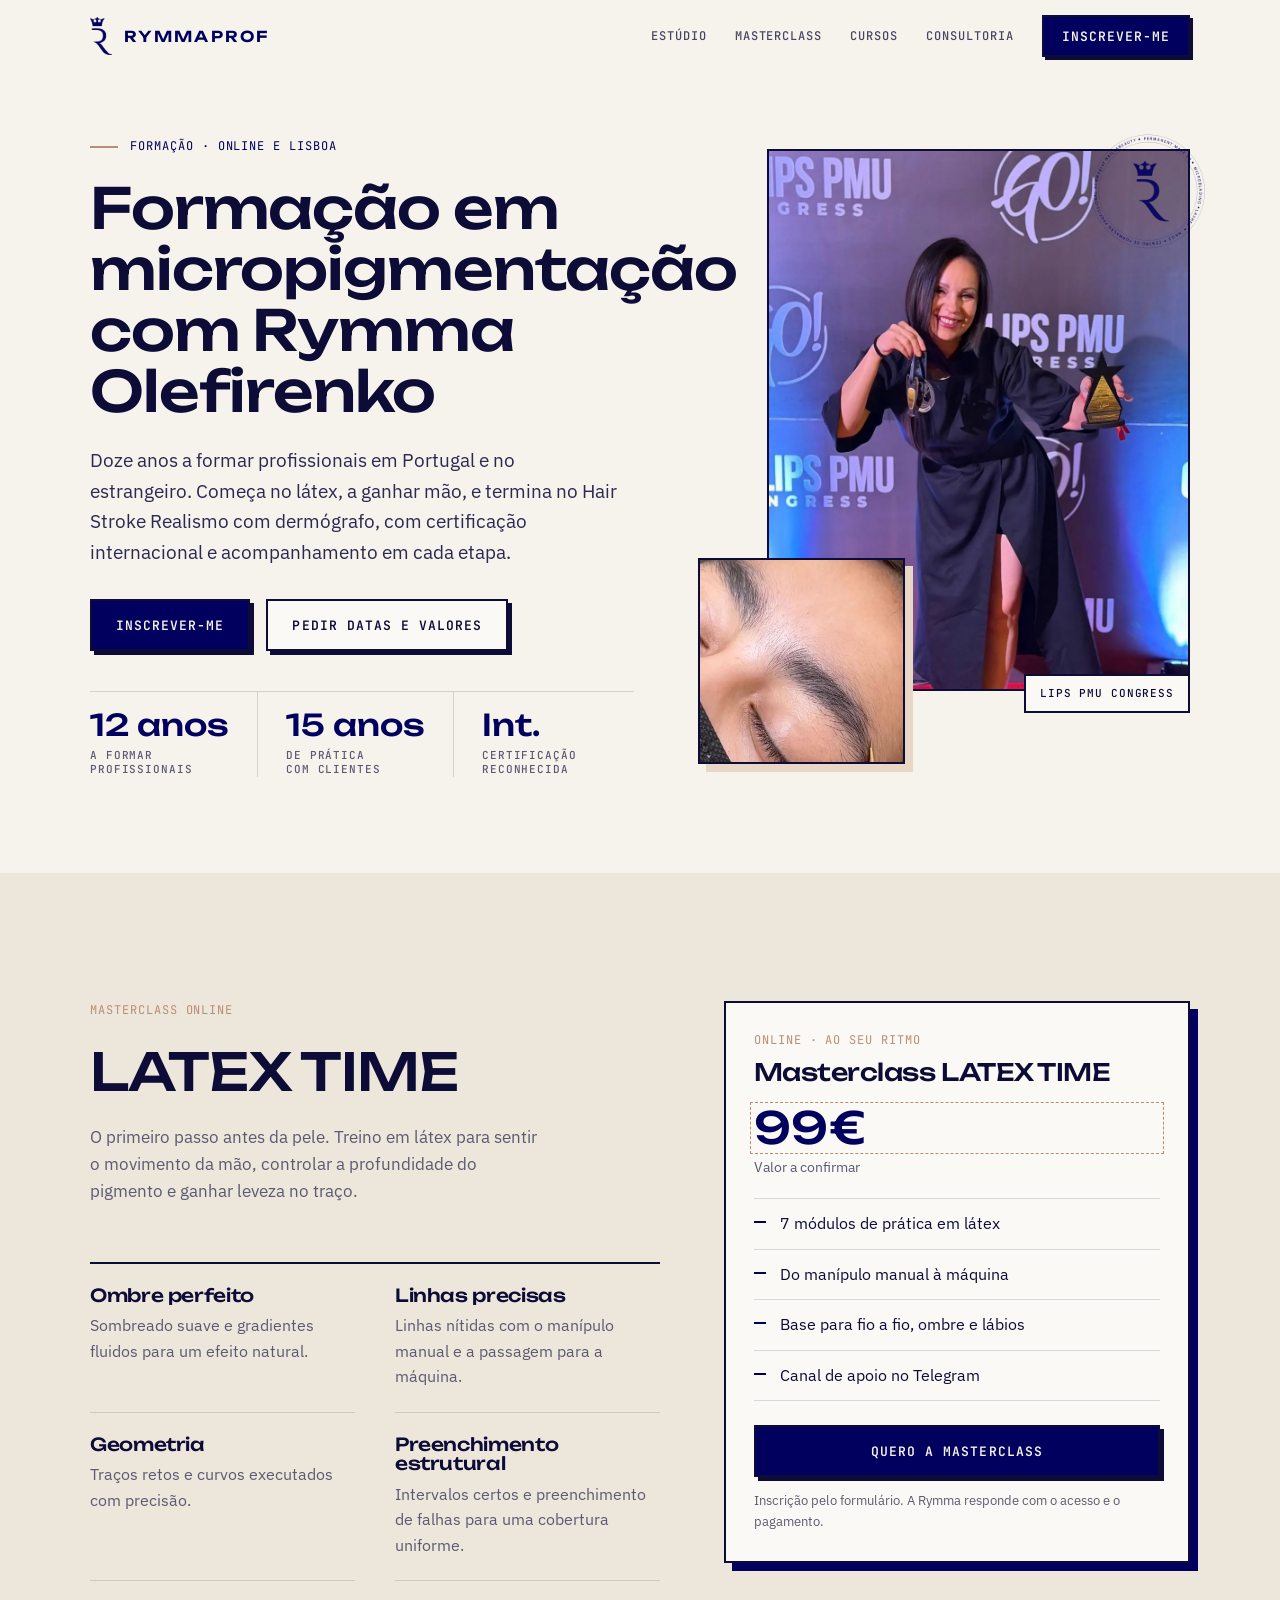
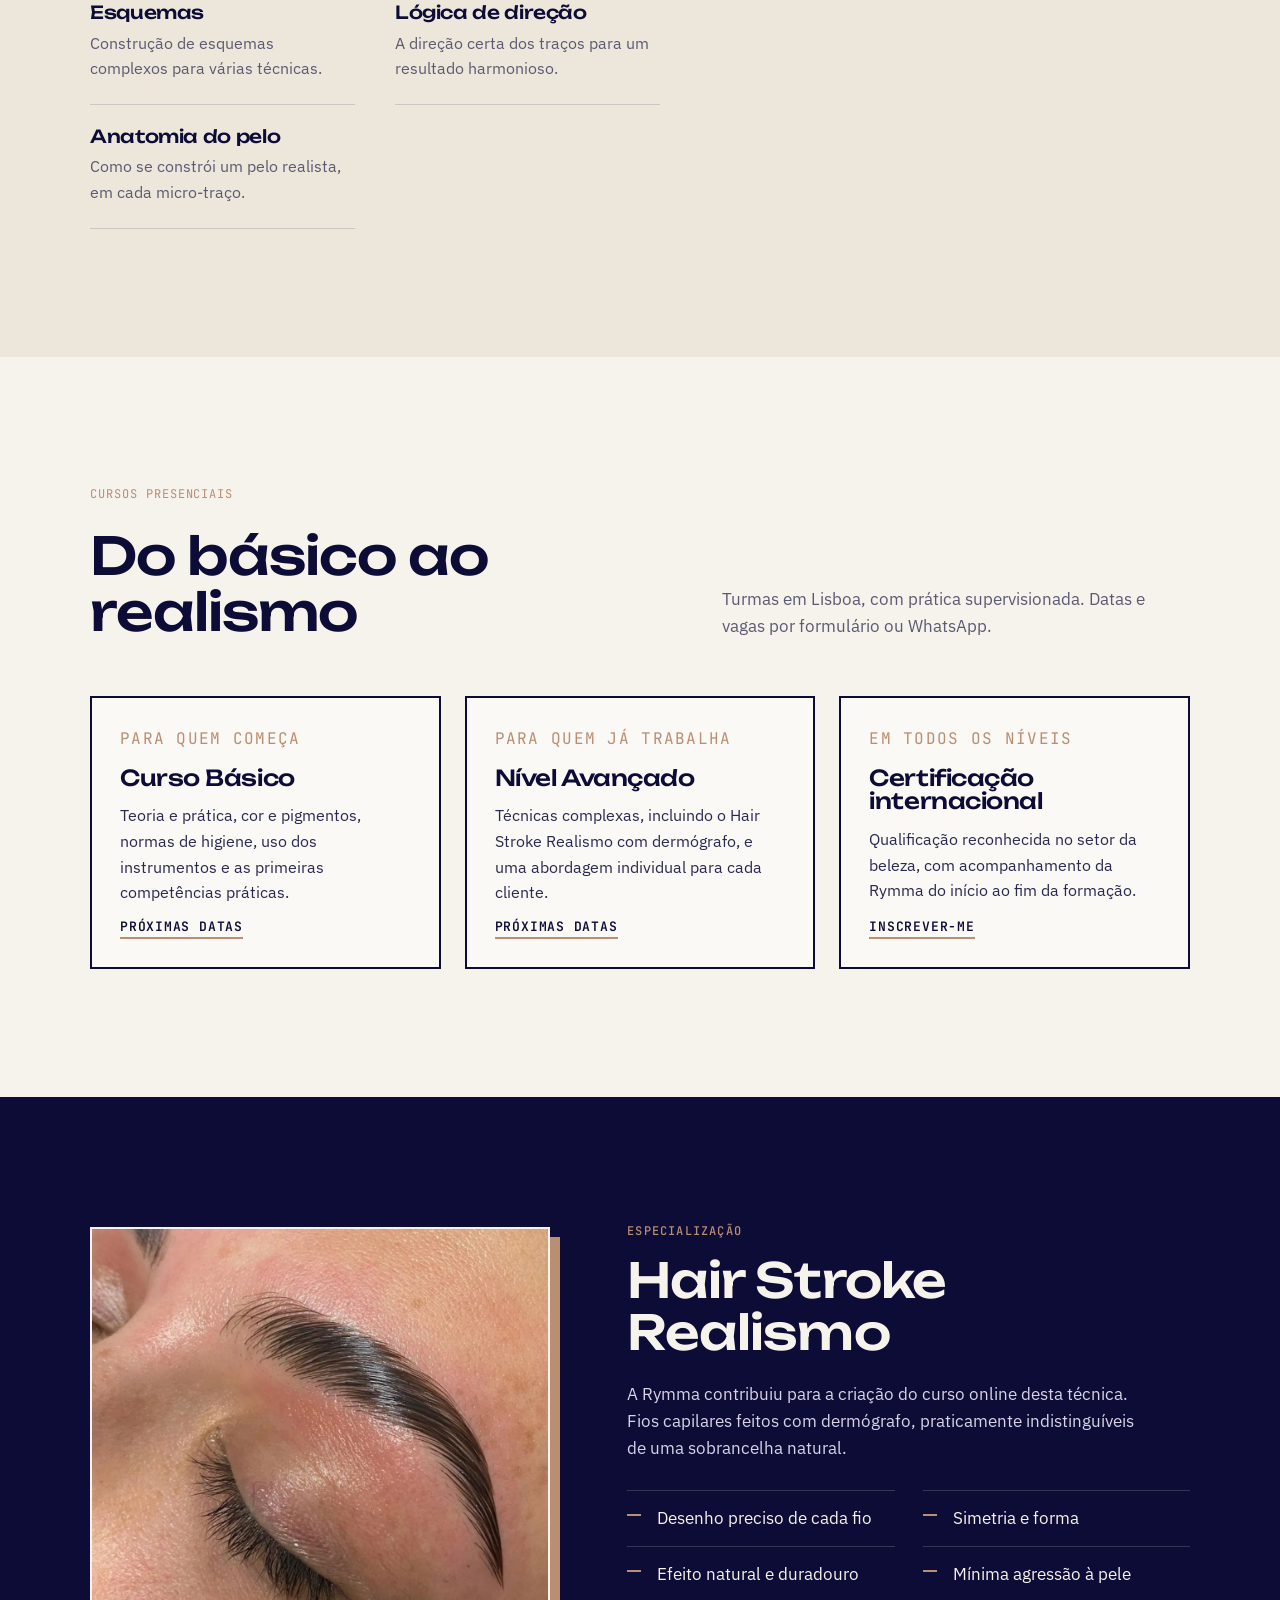
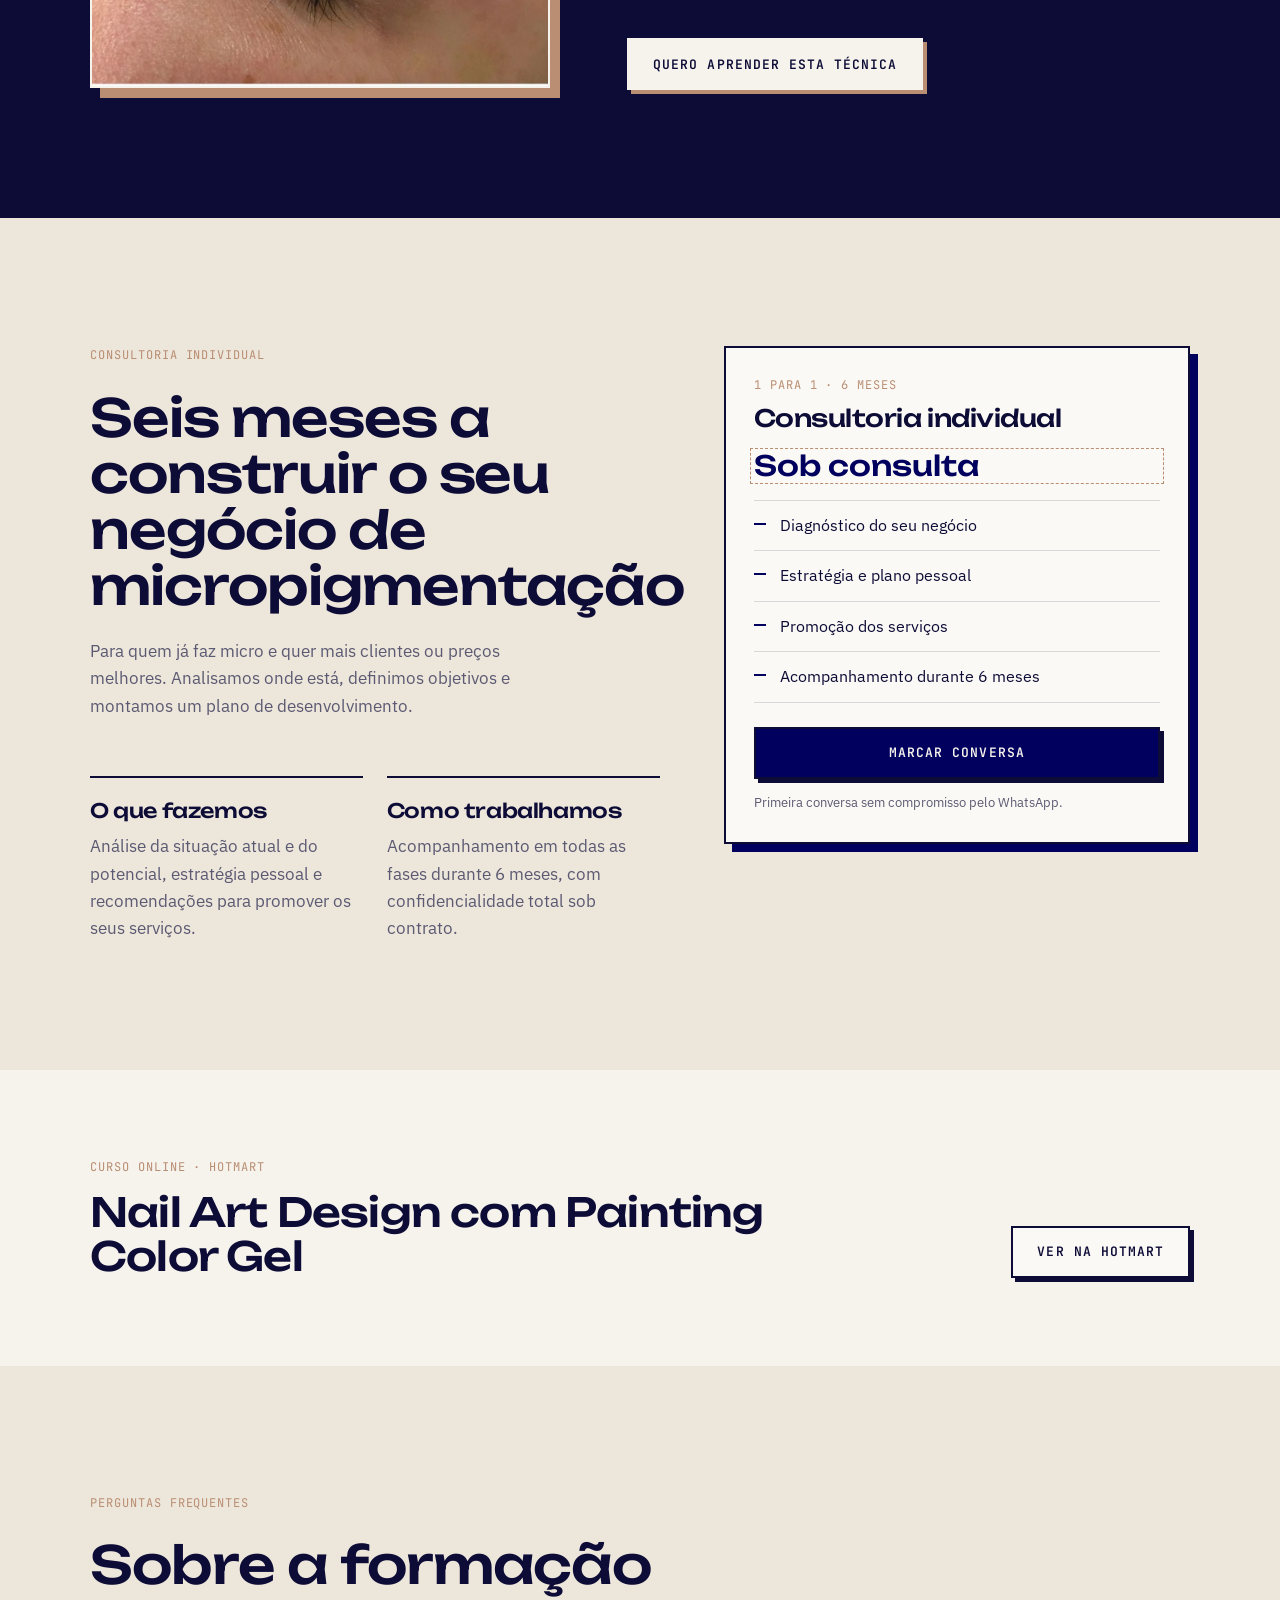
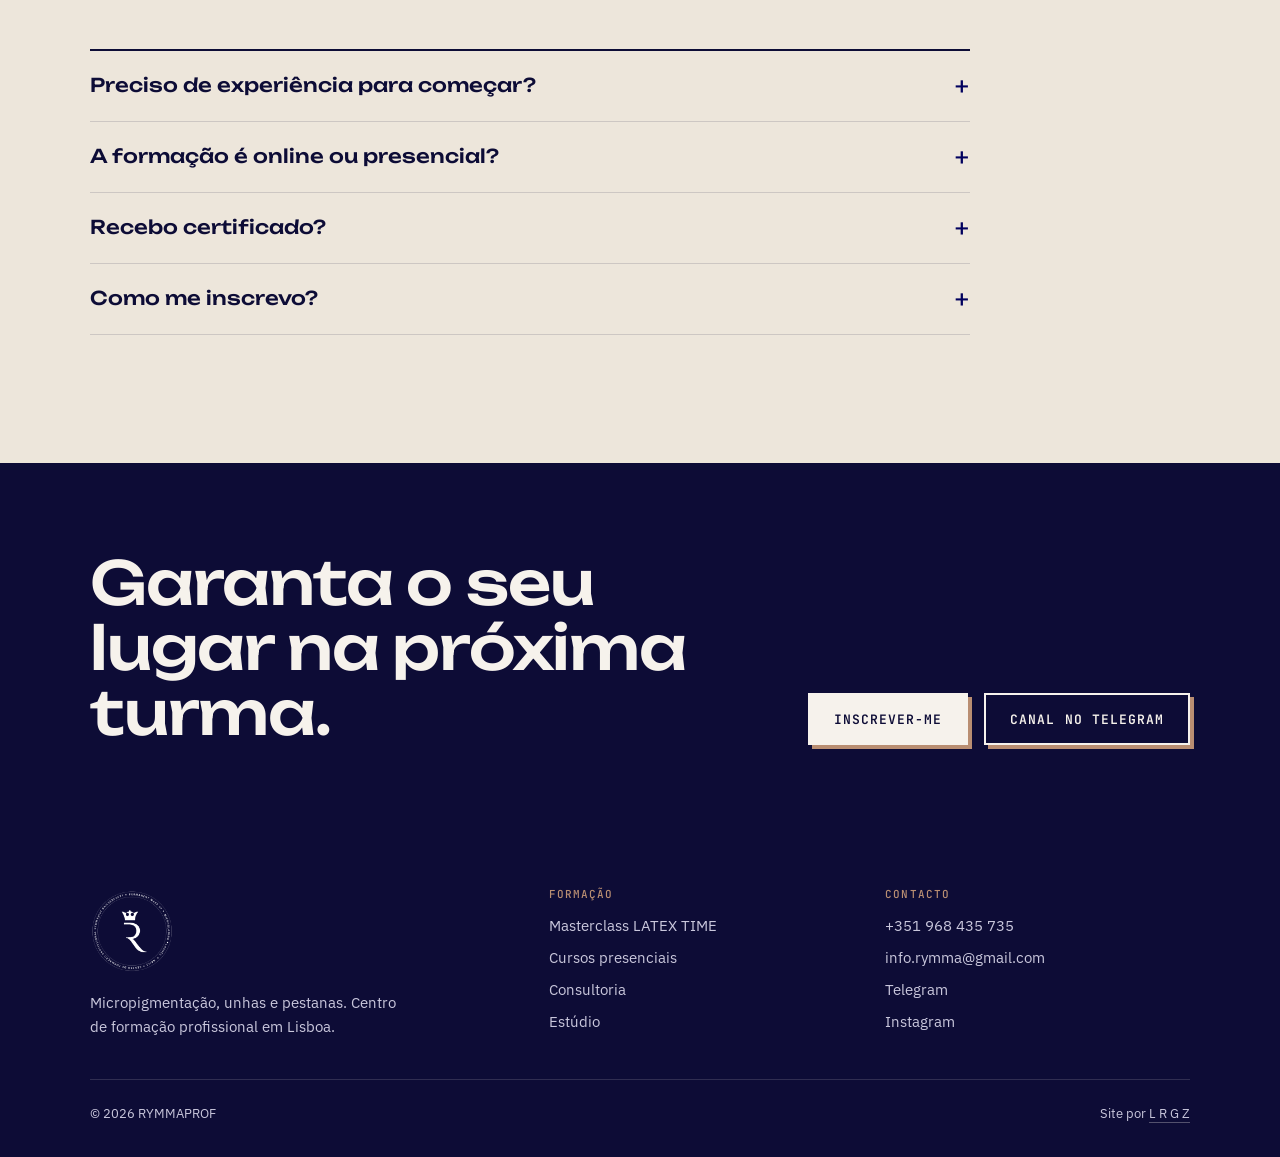
==== formacao.html @ deaddbb0 "RYMMAPROF v1: estúdio + formação Co-Authored-By: Claude Opus 5.5 <noreply@anthropic.com>" ====
<!doctype html>
<html lang="pt-PT" class="no-js">
<head>
<meta charset="utf-8">
<meta name="viewport" content="width=device-width,initial-scale=1,viewport-fit=cover">
<title>Formação em Micropigmentação em Lisboa | Rymma Olefirenko · RYMMAPROF</title>
<meta name="description" content="Cursos de micropigmentação com Rymma Olefirenko: masterclass online LATEX TIME, curso básico, nível avançado Hair Stroke Realismo e consultoria individual. Certificação internacional.">
<meta name="theme-color" content="#f6f2ec">
<meta property="og:type" content="website">
<meta property="og:locale" content="pt_PT">
<meta property="og:title" content="Formação em micropigmentação com Rymma Olefirenko">
<meta property="og:description" content="Do primeiro traço em látex ao Hair Stroke Realismo. Online e presencial em Lisboa.">
<meta property="og:image" content="https://azeugral.github.io/rymmaprof/assets/img/og-formacao.jpg">
<link rel="icon" href="assets/img/favicon.png">
<link rel="preconnect" href="https://fonts.googleapis.com">
<link rel="preconnect" href="https://fonts.gstatic.com" crossorigin>
<link href="https://fonts.googleapis.com/css2?family=IBM+Plex+Sans:wght@400;500;600&family=JetBrains+Mono:wght@500;600&family=Unbounded:wght@400;500;600&display=swap" rel="stylesheet">
<link rel="stylesheet" href="assets/css/style.css?v=1">
</head>
<body>

<header class="top">
  <div class="wrap top__in">
    <a class="brand" href="./" aria-label="RYMMAPROF, início">
      <img src="assets/img/marca.png" alt="" width="22" height="37">
      <b>RYMMAPROF</b>
    </a>
    <nav class="nav" id="nav" aria-label="Principal">
      <a href="./">Estúdio</a>
      <a href="#latex">Masterclass</a>
      <a href="#cursos">Cursos</a>
      <a href="#consultoria">Consultoria</a>
      <a class="btn" data-go="formacao" href="#">Inscrever-me</a>
    </nav>
    <button class="burger" aria-label="Abrir menu" aria-expanded="false" aria-controls="nav"><span></span><span></span><span></span></button>
  </div>
</header>

<main>

<!-- HERO -->
<section class="hero">
  <div class="wrap hero__grid">
    <div>
      <p class="hero__kicker mono">Formação · Online e Lisboa</p>
      <h1>Formação em micropigmentação com Rymma Olefirenko</h1>
      <p class="hero__lead">Doze anos a formar profissionais em Portugal e no estrangeiro. Começa no látex, a ganhar mão, e termina no Hair Stroke Realismo com dermógrafo, com certificação internacional e acompanhamento em cada etapa.</p>
      <div class="btn-row">
        <a class="btn" data-go="formacao" href="#">Inscrever-me</a>
        <a class="btn btn--light" data-wa="Olá Rymma, tenho interesse na formação em micropigmentação. Pode enviar-me as próximas datas e valores?" href="#">Pedir datas e valores</a>
      </div>
      <div class="hero__proof">
        <div class="proof"><b>12 anos</b><span>a formar<br>profissionais</span></div>
        <div class="proof"><b>15 anos</b><span>de prática<br>com clientes</span></div>
        <div class="proof"><b>Int.</b><span>certificação<br>reconhecida</span></div>
      </div>
    </div>
    <div class="hero__media">
      <div class="main"><img src="assets/img/palco.webp" alt="Rymma Olefirenko premiada no congresso Lips PMU" width="960" height="1194" fetchpriority="high" style="object-position:center 25%"></div>
      <div class="side"><img src="assets/img/brow-close.webp" alt="Sobrancelha com fios desenhados" width="735" height="735"></div>
      <img class="seal" src="assets/img/selo.png" alt="" width="120" height="120">
      <p class="hero__tag">Lips PMU Congress</p>
    </div>
  </div>
</section>

<!-- LATEX TIME -->
<section class="sec sec--alt" id="latex">
  <div class="wrap offer">
    <div>
      <div class="sec__head" style="grid-template-columns:1fr">
        <p class="mono">Masterclass online</p>
        <h2>LATEX TIME</h2>
        <p class="muted">O primeiro passo antes da pele. Treino em látex para sentir o movimento da mão, controlar a profundidade do pigmento e ganhar leveza no traço.</p>
      </div>
      <div class="mods">
        <div class="mod rv"><h3>Ombre perfeito</h3><p>Sombreado suave e gradientes fluidos para um efeito natural.</p></div>
        <div class="mod rv"><h3>Linhas precisas</h3><p>Linhas nítidas com o manípulo manual e a passagem para a máquina.</p></div>
        <div class="mod rv"><h3>Geometria</h3><p>Traços retos e curvos executados com precisão.</p></div>
        <div class="mod rv"><h3>Preenchimento estrutural</h3><p>Intervalos certos e preenchimento de falhas para uma cobertura uniforme.</p></div>
        <div class="mod rv"><h3>Esquemas</h3><p>Construção de esquemas complexos para várias técnicas.</p></div>
        <div class="mod rv"><h3>Lógica de direção</h3><p>A direção certa dos traços para um resultado harmonioso.</p></div>
        <div class="mod rv"><h3>Anatomia do pelo</h3><p>Como se constrói um pelo realista, em cada micro-traço.</p></div>
      </div>
    </div>
    <aside class="ticket rv">
      <p class="mono">Online · ao seu ritmo</p>
      <h3>Masterclass LATEX TIME</h3>
      <p class="ticket__price tbc">99€</p>
      <p class="muted" style="font-size:14px">Valor a confirmar</p>
      <ul>
        <li>7 módulos de prática em látex</li>
        <li>Do manípulo manual à máquina</li>
        <li>Base para fio a fio, ombre e lábios</li>
        <li>Canal de apoio no Telegram</li>
      </ul>
      <a class="btn" data-go="formacao" href="#">Quero a masterclass</a>
      <small>Inscrição pelo formulário. A Rymma responde com o acesso e o pagamento.</small>
    </aside>
  </div>
</section>

<!-- NÍVEIS -->
<section class="sec" id="cursos">
  <div class="wrap">
    <div class="sec__head">
      <p class="mono">Cursos presenciais</p>
      <h2>Do básico ao realismo</h2>
      <p class="muted">Turmas em Lisboa, com prática supervisionada. Datas e vagas por formulário ou WhatsApp.</p>
    </div>
    <div class="levels">
      <article class="level rv">
        <p class="mono">Para quem começa</p>
        <h3>Curso Básico</h3>
        <p>Teoria e prática, cor e pigmentos, normas de higiene, uso dos instrumentos e as primeiras competências práticas.</p>
        <a class="link" data-wa="Olá Rymma, quero saber as próximas datas do Curso Básico de micropigmentação." href="#">Próximas datas</a>
      </article>
      <article class="level rv">
        <p class="mono">Para quem já trabalha</p>
        <h3>Nível Avançado</h3>
        <p>Técnicas complexas, incluindo o Hair Stroke Realismo com dermógrafo, e uma abordagem individual para cada cliente.</p>
        <a class="link" data-wa="Olá Rymma, quero saber as próximas datas do Nível Avançado (Hair Stroke Realismo)." href="#">Próximas datas</a>
      </article>
      <article class="level rv">
        <p class="mono">Em todos os níveis</p>
        <h3>Certificação internacional</h3>
        <p>Qualificação reconhecida no setor da beleza, com acompanhamento da Rymma do início ao fim da formação.</p>
        <a class="link" data-go="formacao" href="#">Inscrever-me</a>
      </article>
    </div>
  </div>
</section>

<!-- HAIR STROKE -->
<section class="sec sec--dark">
  <div class="wrap tech">
    <div class="tech__img rv"><img src="assets/img/brow-fio.webp" alt="Sobrancelha com fios alinhados" loading="lazy" width="1100" height="1100"></div>
    <div class="rv">
      <h2><small>Especialização</small>Hair Stroke Realismo</h2>
      <p>A Rymma contribuiu para a criação do curso online desta técnica. Fios capilares feitos com dermógrafo, praticamente indistinguíveis de uma sobrancelha natural.</p>
      <ul class="ticks">
        <li>Desenho preciso de cada fio</li>
        <li>Simetria e forma</li>
        <li>Efeito natural e duradouro</li>
        <li>Mínima agressão à pele</li>
      </ul>
      <a class="btn btn--on-dark" data-wa="Olá Rymma, quero aprender o Hair Stroke Realismo. Como funciona a formação?" href="#">Quero aprender esta técnica</a>
    </div>
  </div>
</section>

<!-- CONSULTORIA -->
<section class="sec sec--alt" id="consultoria">
  <div class="wrap offer">
    <div>
      <div class="sec__head" style="grid-template-columns:1fr">
        <p class="mono">Consultoria individual</p>
        <h2>Seis meses a construir o seu negócio de micropigmentação</h2>
        <p class="muted">Para quem já faz micro e quer mais clientes ou preços melhores. Analisamos onde está, definimos objetivos e montamos um plano de desenvolvimento.</p>
      </div>
      <div class="who">
        <div class="rv"><h3>O que fazemos</h3><p class="muted">Análise da situação atual e do potencial, estratégia pessoal e recomendações para promover os seus serviços.</p></div>
        <div class="rv"><h3>Como trabalhamos</h3><p class="muted">Acompanhamento em todas as fases durante 6 meses, com confidencialidade total sob contrato.</p></div>
      </div>
    </div>
    <aside class="ticket rv">
      <p class="mono">1 para 1 · 6 meses</p>
      <h3>Consultoria individual</h3>
      <p class="ticket__price tbc" style="font-size:28px">Sob consulta</p>
      <ul>
        <li>Diagnóstico do seu negócio</li>
        <li>Estratégia e plano pessoal</li>
        <li>Promoção dos serviços</li>
        <li>Acompanhamento durante 6 meses</li>
      </ul>
      <a class="btn" data-wa="Olá Rymma, tenho interesse na consultoria individual de 6 meses." href="#">Marcar conversa</a>
      <small>Primeira conversa sem compromisso pelo WhatsApp.</small>
    </aside>
  </div>
</section>

<!-- NAIL ART ONLINE -->
<section class="sec sec--tight">
  <div class="wrap final">
    <div>
      <p class="mono" style="color:var(--nude);margin-bottom:14px">Curso online · Hotmart</p>
      <h2 style="font-size:clamp(24px,3.4vw,40px);max-width:22ch">Nail Art Design com Painting Color Gel</h2>
    </div>
    <a class="btn btn--light" href="https://hotmart.com/pt-br/marketplace/produtos/nail-arte-desing-com-painting-color-gel/D90592668F" target="_blank" rel="noopener">Ver na Hotmart</a>
  </div>
</section>

<!-- FAQ -->
<section class="sec sec--alt">
  <div class="wrap">
    <div class="sec__head">
      <p class="mono">Perguntas frequentes</p>
      <h2>Sobre a formação</h2>
    </div>
    <div class="faq">
      <details>
        <summary>Preciso de experiência para começar?</summary>
        <div class="ans">Não. O Curso Básico e a masterclass LATEX TIME foram pensados para quem nunca pigmentou. O Nível Avançado é para quem já trabalha.</div>
      </details>
      <details>
        <summary>A formação é online ou presencial?</summary>
        <div class="ans">A masterclass LATEX TIME é online. O Curso Básico e o Nível Avançado são presenciais, em Lisboa.</div>
      </details>
      <details>
        <summary>Recebo certificado?</summary>
        <div class="ans">Sim. A formação dá acesso a uma certificação internacional, com o acompanhamento da Rymma em cada etapa.</div>
      </details>
      <details>
        <summary>Como me inscrevo?</summary>
        <div class="ans">Preencha o formulário de inscrição. A Rymma responde com datas, vagas e forma de pagamento. Também pode falar diretamente pelo WhatsApp ou seguir o canal no Telegram.</div>
      </details>
    </div>
  </div>
</section>

<!-- CTA FINAL -->
<section class="sec sec--tight sec--dark">
  <div class="wrap final">
    <h2>Garanta o seu lugar na próxima turma.</h2>
    <div class="btn-row">
      <a class="btn btn--on-dark" data-go="formacao" href="#">Inscrever-me</a>
      <a class="btn btn--ghost-dark" data-go="telegram" href="#">Canal no Telegram</a>
    </div>
  </div>
</section>

</main>

<footer class="foot">
  <div class="wrap">
    <div class="foot__grid">
      <div>
        <div class="foot__brand"><img src="assets/img/selo.png" alt="RYMMAPROF Nails & Beauty, centro de formação profissional" width="84" height="84"></div>
        <p style="margin-top:18px;max-width:36ch">Micropigmentação, unhas e pestanas. Centro de formação profissional em Lisboa.</p>
      </div>
      <div>
        <h4>Formação</h4>
        <ul>
          <li><a href="#latex">Masterclass LATEX TIME</a></li>
          <li><a href="#cursos">Cursos presenciais</a></li>
          <li><a href="#consultoria">Consultoria</a></li>
          <li><a href="./">Estúdio</a></li>
        </ul>
      </div>
      <div>
        <h4>Contacto</h4>
        <ul>
          <li><a href="tel:+351968435735">+351 968 435 735</a></li>
          <li><a href="mailto:info.rymma@gmail.com">info.rymma@gmail.com</a></li>
          <li><a data-go="telegram" href="#">Telegram</a></li>
          <li><a data-go="instagram" href="#">Instagram</a></li>
        </ul>
      </div>
    </div>
    <div class="foot__base">
      <span>© <span data-year>2026</span> RYMMAPROF</span>
      <span>Site por <a href="https://lrgz.com.br" target="_blank" rel="noopener">L R G Z</a></span>
    </div>
  </div>
</footer>

<div class="mbar" aria-label="Ações rápidas">
  <a class="btn" data-go="formacao" href="#">Inscrever-me</a>
  <a class="btn btn--light" data-wa="Olá Rymma, tenho interesse na formação em micropigmentação." href="#">WhatsApp</a>
</div>

<script src="assets/js/main.js?v=1" defer></script>
</body>
</html>
---- assets/css/style.css ----
/* RYMMAPROF — micropigmentação & formação, Lisboa */
:root{
  --paper:#f6f2ec;
  --paper-2:#ede6db;
  --card:#fbf9f5;
  --ink:#0d0c36;
  --navy:#01005e;
  --navy-2:#14137a;
  --nude:#b98e72;
  --nude-soft:#e8d6c7;
  --muted:#5b5a72;
  --line:rgba(13,12,54,.14);
  --ease:cubic-bezier(.16,.84,.32,1);
  --t:.34s;
  --wrap:1180px;
  --gut:clamp(16px,4vw,40px);
  --f-display:"Unbounded",system-ui,sans-serif;
  --f-body:"IBM Plex Sans",system-ui,sans-serif;
  --f-mono:"JetBrains Mono",ui-monospace,monospace;
}
*,*::before,*::after{box-sizing:border-box}
html{scroll-behavior:smooth;-webkit-text-size-adjust:100%}
@media (prefers-reduced-motion:reduce){html{scroll-behavior:auto}*{transition:none!important;animation:none!important}}
body{margin:0;background:var(--paper);color:var(--ink);font:400 17px/1.6 var(--f-body);overflow-x:hidden}
img{display:block;max-width:100%;height:auto}
a{color:inherit}
h1,h2,h3{font-family:var(--f-display);font-weight:500;letter-spacing:-.02em;line-height:1.08;margin:0}
p{margin:0}
.wrap{max-width:var(--wrap);margin:0 auto;padding:0 var(--gut)}
.mono{font-family:var(--f-mono);font-size:12px;letter-spacing:.08em;text-transform:uppercase}
.muted{color:var(--muted)}
.sr{position:absolute;width:1px;height:1px;overflow:hidden;clip:rect(0 0 0 0);white-space:nowrap}

/* ---------- buttons ---------- */
.btn{
  --bg:var(--navy);--fg:var(--paper);--sh:var(--ink);
  display:inline-flex;align-items:center;justify-content:center;gap:10px;
  min-height:52px;padding:0 24px;border:2px solid var(--ink);border-radius:0;
  background:var(--bg);color:var(--fg);text-decoration:none;cursor:pointer;
  font:600 13px/1 var(--f-mono);letter-spacing:.08em;text-transform:uppercase;
  box-shadow:4px 4px 0 var(--sh);
  transition:transform var(--t) var(--ease),box-shadow var(--t) var(--ease),background var(--t) var(--ease),color var(--t) var(--ease);
}
.btn:hover{transform:translate(-2px,-2px);box-shadow:6px 6px 0 var(--sh)}
.btn:active{transform:translate(3px,3px);box-shadow:1px 1px 0 var(--sh);transition-duration:.12s}
.btn:focus-visible{outline:2px solid var(--nude);outline-offset:4px}
.btn--light{--bg:var(--card);--fg:var(--ink)}
.btn--nude{--bg:var(--nude-soft);--fg:var(--ink)}
.btn--on-dark{--bg:var(--paper);--fg:var(--ink);--sh:var(--nude);border-color:var(--paper)}
.btn--ghost-dark{--bg:transparent;--fg:var(--paper);--sh:var(--nude);border-color:var(--paper)}
.btn svg{width:18px;height:18px;flex:none}
.btn-row{display:flex;flex-wrap:wrap;gap:16px}

.link{font:600 13px/1 var(--f-mono);letter-spacing:.06em;text-transform:uppercase;text-decoration:none;border-bottom:2px solid var(--nude);padding-bottom:4px;transition:border-color var(--t) var(--ease),color var(--t) var(--ease)}
.link:hover{border-color:var(--navy);color:var(--navy)}

/* ---------- header ---------- */
.top{position:sticky;top:0;z-index:50;background:rgba(246,242,236,.92);backdrop-filter:blur(10px);-webkit-backdrop-filter:blur(10px);border-bottom:1px solid transparent;transition:border-color var(--t) var(--ease)}
.top.is-scrolled{border-color:var(--line)}
.top__in{display:flex;align-items:center;justify-content:space-between;gap:20px;height:72px}
.brand{display:flex;align-items:center;gap:12px;text-decoration:none}
.brand img{width:22px;height:auto}
.brand b{font:600 15px/1 var(--f-display);letter-spacing:.14em;color:var(--navy)}
.nav{display:flex;align-items:center;gap:28px}
.nav a:not(.btn){font:500 12px/1 var(--f-mono);letter-spacing:.08em;text-transform:uppercase;text-decoration:none;color:var(--ink);opacity:.75;transition:opacity var(--t) var(--ease)}
.nav a:not(.btn):hover,.nav a[aria-current]{opacity:1}
.nav .btn{min-height:42px;padding:0 18px;box-shadow:3px 3px 0 var(--ink)}
.burger{display:none;width:44px;height:44px;border:2px solid var(--ink);background:var(--card);cursor:pointer;padding:0;position:relative}
.burger span{position:absolute;left:10px;right:10px;height:2px;background:var(--ink);transition:transform var(--t) var(--ease),opacity var(--t) var(--ease)}
.burger span:nth-child(1){top:14px}.burger span:nth-child(2){top:20px}.burger span:nth-child(3){top:26px}
.menu-open .burger span:nth-child(1){transform:translateY(6px) rotate(45deg)}
.menu-open .burger span:nth-child(2){opacity:0}
.menu-open .burger span:nth-child(3){transform:translateY(-6px) rotate(-45deg)}
@media (max-width:920px){
  .burger{display:block}
  .nav{position:fixed;inset:72px 0 auto 0;flex-direction:column;align-items:stretch;gap:0;background:var(--paper);border-bottom:2px solid var(--ink);padding:8px var(--gut) 24px;transform:translateY(-8px);opacity:0;visibility:hidden;transition:opacity var(--t) var(--ease),transform var(--t) var(--ease),visibility 0s linear var(--t)}
  .menu-open .nav{opacity:1;transform:none;visibility:visible;transition-delay:0s}
  .nav a:not(.btn){padding:16px 0;border-bottom:1px solid var(--line);font-size:13px;opacity:1}
  .nav .btn{margin-top:20px;min-height:52px}
}

/* ---------- sections ---------- */
.sec{padding:clamp(72px,10vw,128px) 0}
.sec--tight{padding:clamp(56px,7vw,88px) 0}
.sec--alt{background:var(--paper-2)}
.sec--dark{background:var(--ink);color:var(--paper)}
.sec__head{display:grid;grid-template-columns:minmax(0,1fr) minmax(0,.8fr);gap:24px 48px;align-items:end;margin-bottom:clamp(36px,5vw,56px)}
.sec__head h2{font-size:clamp(30px,4.4vw,52px)}
.sec__head p{max-width:46ch}
.sec__head .mono{grid-column:1/-1;color:var(--nude)}
@media (max-width:760px){.sec__head{grid-template-columns:1fr}}

/* ---------- hero ---------- */
.hero{padding:clamp(28px,5vw,64px) 0 clamp(56px,8vw,96px)}
.hero__grid{display:grid;grid-template-columns:minmax(0,1.05fr) minmax(0,.95fr);gap:clamp(32px,5vw,72px);align-items:center}
.hero__kicker{display:flex;align-items:center;gap:12px;color:var(--navy);margin-bottom:22px}
.hero__kicker::before{content:"";width:28px;height:2px;background:var(--nude)}
.hero h1{font-size:clamp(30px,4.4vw,60px);color:var(--ink)}
.hero h1 em{font-style:normal;color:var(--navy)}
.hero__lead{font-size:clamp(17px,1.5vw,19px);max-width:48ch;margin:24px 0 32px;color:#2a2950}
.hero__proof{display:flex;flex-wrap:wrap;gap:0;margin-top:40px;border-top:1px solid var(--line)}
.proof{padding:18px 28px 0 0;margin-right:28px;border-right:1px solid var(--line)}
.proof:last-child{border-right:0;margin-right:0}
.proof b{display:block;font:500 clamp(22px,2.4vw,30px)/1 var(--f-display);color:var(--navy)}
.proof span{display:block;margin-top:8px;font:500 11px/1.3 var(--f-mono);letter-spacing:.08em;text-transform:uppercase;color:var(--muted)}
.hero__media{position:relative;aspect-ratio:4/5}
.hero__media .main{position:absolute;inset:0 0 12% 14%;overflow:hidden;border:2px solid var(--ink)}
.hero__media .main img{width:100%;height:100%;object-fit:cover}
.hero__media .side{position:absolute;left:0;bottom:0;width:42%;aspect-ratio:1;overflow:hidden;border:2px solid var(--ink);box-shadow:8px 8px 0 var(--nude-soft);background:var(--card)}
.hero__media .side img{width:100%;height:100%;object-fit:cover}
.hero__media .seal{position:absolute;right:-18px;top:-18px;width:120px;opacity:.9;animation:spin 40s linear infinite}
@keyframes spin{to{transform:rotate(360deg)}}
.hero__tag{position:absolute;right:0;bottom:calc(12% - 22px);background:var(--card);border:2px solid var(--ink);padding:10px 14px;font:500 11px/1.3 var(--f-mono);letter-spacing:.08em;text-transform:uppercase}
@media (max-width:860px){
  .hero__grid{grid-template-columns:1fr}
  .hero__media{max-width:520px;width:100%;margin:8px auto 0}
  .hero__media .seal{width:88px;right:-6px;top:-10px}
}
@media (max-width:480px){
  .hero__proof{display:grid;grid-template-columns:repeat(3,minmax(0,1fr))}
  .proof{padding:16px 10px 0 0;margin-right:10px}
  .proof b{font-size:19px}
  .proof span{font-size:10px;letter-spacing:.05em}
  .hero__media .main{inset:0 0 14% 10%}
}

/* ---------- services (PMU) ---------- */
.areas{display:grid;grid-template-columns:repeat(3,minmax(0,1fr));gap:24px}
.area{background:var(--card);border:2px solid var(--ink);display:flex;flex-direction:column}
.area__img{aspect-ratio:4/3;overflow:hidden;border-bottom:2px solid var(--ink);background:var(--paper-2)}
.area__img img{width:100%;height:100%;object-fit:cover;transition:transform .8s var(--ease)}
.area:hover .area__img img{transform:scale(1.04)}
.area__body{padding:24px;display:flex;flex-direction:column;gap:12px;flex:1}
.area h3{font-size:22px}
.area__from{margin-top:auto;padding-top:16px;border-top:1px solid var(--line);display:flex;justify-content:space-between;align-items:baseline}
.area__from b{font:500 22px/1 var(--f-display);color:var(--navy)}
@media (max-width:900px){.areas{grid-template-columns:1fr 1fr}}
@media (max-width:620px){.areas{grid-template-columns:1fr}}

/* ---------- technique ---------- */
.tech{display:grid;grid-template-columns:minmax(0,.9fr) minmax(0,1.1fr);gap:clamp(32px,6vw,80px);align-items:center}
.tech__img{border:2px solid var(--paper);aspect-ratio:1;overflow:hidden;box-shadow:10px 10px 0 var(--nude)}
.tech__img img{width:100%;height:100%;object-fit:cover}
.tech h2{font-size:clamp(28px,4vw,48px)}
.tech h2 small{display:block;font:500 12px/1 var(--f-mono);letter-spacing:.1em;text-transform:uppercase;color:var(--nude);margin-bottom:18px}
.tech p{margin:22px 0 28px;color:#d6d4e6;max-width:52ch}
.ticks{list-style:none;margin:0 0 36px;padding:0;display:grid;grid-template-columns:1fr 1fr;gap:0 28px}
.ticks li{padding:14px 0 14px 30px;border-top:1px solid rgba(246,242,236,.18);position:relative}
.ticks li::before{content:"";position:absolute;left:0;top:23px;width:14px;height:2px;background:var(--nude)}
@media (max-width:860px){.tech{grid-template-columns:1fr}.tech__img{max-width:460px}}
@media (max-width:520px){.ticks{grid-template-columns:1fr}}

/* ---------- results ---------- */
.results{display:grid;grid-template-columns:repeat(12,minmax(0,1fr));gap:20px}
.res{position:relative;border:2px solid var(--ink);overflow:hidden;background:var(--card);margin:0}
.res img{width:100%;height:100%;object-fit:cover}
.res figcaption{position:absolute;left:0;bottom:0;background:var(--card);border-top:2px solid var(--ink);border-right:2px solid var(--ink);padding:8px 12px;font:500 11px/1.2 var(--f-mono);letter-spacing:.08em;text-transform:uppercase}
.res__ba{position:absolute;left:12px;font:600 10px/1 var(--f-mono);letter-spacing:.1em;text-transform:uppercase;background:var(--ink);color:var(--paper);padding:6px 8px}
.res__ba--a{top:12px}.res__ba--b{top:calc(50% + 12px)}
.res--ab{grid-column:span 4;aspect-ratio:1}
.res--wide{grid-column:span 4;aspect-ratio:1}
@media (max-width:900px){.res--ab,.res--wide{grid-column:span 6}}
@media (max-width:560px){.res--ab,.res--wide{grid-column:span 12}}
.note{margin-top:28px;font-size:14px;color:var(--muted);max-width:70ch}

/* ---------- price table ---------- */
.prices{display:grid;grid-template-columns:repeat(3,minmax(0,1fr));gap:24px}
.pgroup{background:var(--card);border:2px solid var(--ink);padding:24px}
.pgroup h3{font-size:18px;padding-bottom:16px;border-bottom:2px solid var(--ink);margin-bottom:4px}
.prow{display:grid;grid-template-columns:1fr auto;gap:2px 16px;padding:14px 0;border-bottom:1px solid var(--line)}
.prow:last-child{border-bottom:0}
.prow span{font-weight:500}
.prow b{font:500 17px/1.3 var(--f-display);color:var(--navy);text-align:right}
.prow small{grid-column:1/-1;font:500 11px/1.2 var(--f-mono);letter-spacing:.06em;text-transform:uppercase;color:var(--muted)}
.prices__cta{margin-top:36px;display:flex;flex-wrap:wrap;gap:20px;align-items:center;justify-content:space-between;border:2px solid var(--ink);background:var(--nude-soft);padding:24px}
.prices__cta p{font:500 clamp(18px,2vw,22px)/1.3 var(--f-display);max-width:32ch}
@media (max-width:980px){.prices{grid-template-columns:1fr 1fr}}
@media (max-width:640px){.prices{grid-template-columns:1fr}}

/* ---------- steps ---------- */
.steps{display:grid;grid-template-columns:repeat(4,minmax(0,1fr));border-top:2px solid var(--ink)}
.step{padding:28px 24px 8px 0;border-right:1px solid var(--line);margin-right:24px}
.step:last-child{border-right:0;margin-right:0}
.step h3{font-size:19px;margin-bottom:12px}
.step p{font-size:16px;color:var(--muted)}
@media (max-width:900px){.steps{grid-template-columns:1fr 1fr}.step:nth-child(2){border-right:0;margin-right:0}}
@media (max-width:540px){.steps{grid-template-columns:1fr}.step{border-right:0;margin-right:0;border-bottom:1px solid var(--line);padding-bottom:24px}}

/* ---------- beauty (other services) ---------- */
.beauty{display:grid;grid-template-columns:minmax(0,1fr) minmax(0,1fr);gap:clamp(28px,5vw,64px);align-items:start}
.beauty__imgs{display:grid;grid-template-columns:1fr 1fr;gap:16px}
.beauty__imgs img{border:2px solid var(--ink);aspect-ratio:1;object-fit:cover;width:100%}
.beauty__imgs img:first-child{grid-row:span 2;aspect-ratio:auto;height:100%}
@media (max-width:860px){.beauty{grid-template-columns:1fr}}

/* ---------- course teaser ---------- */
.course{display:grid;grid-template-columns:minmax(0,1.1fr) minmax(0,.9fr);gap:clamp(32px,6vw,80px);align-items:center}
.course h2{font-size:clamp(30px,4.6vw,56px)}
.course p{color:#d6d4e6;margin:22px 0 32px;max-width:50ch}
.course__list{list-style:none;padding:0;margin:0 0 36px;border-top:1px solid rgba(246,242,236,.18)}
.course__list li{display:flex;justify-content:space-between;gap:16px;padding:16px 0;border-bottom:1px solid rgba(246,242,236,.18)}
.course__list li span:last-child{font:500 11px/1.6 var(--f-mono);letter-spacing:.08em;text-transform:uppercase;color:var(--nude);text-align:right}
.course__img{border:2px solid var(--paper);box-shadow:10px 10px 0 var(--nude);aspect-ratio:4/5;overflow:hidden}
.course__img img{width:100%;height:100%;object-fit:cover;object-position:center 20%}
@media (max-width:860px){.course{grid-template-columns:1fr}.course__img{max-width:440px}}

/* ---------- team ---------- */
.team{display:grid;grid-template-columns:repeat(2,minmax(0,1fr));gap:24px}
.person{display:grid;grid-template-columns:160px 1fr;gap:24px;align-items:start;background:var(--card);border:2px solid var(--ink);padding:20px}
.person img{border:2px solid var(--ink);aspect-ratio:1;object-fit:cover;width:100%}
.person h3{font-size:22px;margin:4px 0 6px}
.person .mono{color:var(--nude)}
.person p{margin-top:12px;font-size:16px}
@media (max-width:900px){.team{grid-template-columns:1fr}}
@media (max-width:480px){.person{grid-template-columns:96px 1fr;gap:16px}}

/* ---------- faq ---------- */
.faq{border-top:2px solid var(--ink);max-width:880px}
.faq details{border-bottom:1px solid var(--line)}
.faq summary{list-style:none;cursor:pointer;display:flex;justify-content:space-between;align-items:center;gap:20px;padding:22px 0;font:500 clamp(16px,1.6vw,19px)/1.35 var(--f-display)}
.faq summary::-webkit-details-marker{display:none}
.faq summary::after{content:"+";font:400 26px/1 var(--f-mono);color:var(--navy);transition:transform var(--t) var(--ease)}
.faq details[open] summary::after{transform:rotate(45deg)}
.faq .ans{padding:0 0 24px;max-width:66ch;color:#2a2950}

/* ---------- visit ---------- */
.visit{display:grid;grid-template-columns:repeat(3,minmax(0,1fr));gap:24px}
.vbox{border:2px solid var(--ink);background:var(--card);padding:24px}
.vbox .mono{color:var(--nude);display:block;margin-bottom:12px}
.vbox p+p{margin-top:6px}
.hours{width:100%;border-collapse:collapse}
.hours td{padding:6px 0;border-bottom:1px solid var(--line)}
.hours td:last-child{text-align:right;font-family:var(--f-mono);font-size:14px}
@media (max-width:900px){.visit{grid-template-columns:1fr}}

/* ---------- final cta ---------- */
.final{text-align:left;display:grid;grid-template-columns:minmax(0,1fr) auto;gap:32px;align-items:end}
.final h2{font-size:clamp(30px,5vw,60px);max-width:16ch}
@media (max-width:760px){.final{grid-template-columns:1fr}}

/* ---------- footer ---------- */
.foot{background:var(--ink);color:#c9c7dc;padding:56px 0 calc(32px + env(safe-area-inset-bottom));font-size:15px}
.foot__grid{display:grid;grid-template-columns:1.4fr 1fr 1fr;gap:32px;padding-bottom:40px;border-bottom:1px solid rgba(246,242,236,.15)}
.foot__brand{display:flex;align-items:center;gap:14px}
.foot__brand img{width:84px;filter:invert(1) brightness(1.8)}
.foot h4{font:500 11px/1 var(--f-mono);letter-spacing:.1em;text-transform:uppercase;color:var(--nude);margin:0 0 14px}
.foot a{text-decoration:none;transition:color var(--t) var(--ease)}
.foot a:hover{color:var(--paper)}
.foot ul{list-style:none;padding:0;margin:0;display:grid;gap:8px}
.foot__base{display:flex;flex-wrap:wrap;justify-content:space-between;gap:12px;padding-top:24px;font-size:13px}
.foot__base a{border-bottom:1px solid rgba(246,242,236,.3)}
@media (max-width:760px){.foot__grid{grid-template-columns:1fr}}

/* ---------- mobile CTA bar ---------- */
.mbar{display:none}
@media (max-width:760px){
  .mbar{display:grid;grid-template-columns:1fr 1fr;position:fixed;left:0;right:0;bottom:0;z-index:60;border-top:2px solid var(--ink);background:var(--paper);padding:10px 12px calc(10px + env(safe-area-inset-bottom));gap:10px;transform:translateY(110%);transition:transform .4s var(--ease)}
  .mbar.is-on{transform:none}
  .mbar .btn{min-height:48px;padding:0 10px;font-size:12px;box-shadow:3px 3px 0 var(--ink)}
  body{padding-bottom:0}
  .foot{padding-bottom:calc(100px + env(safe-area-inset-bottom))}
}

/* ---------- placeholders a confirmar ---------- */
.tbc{outline:1.5px dashed var(--nude);outline-offset:3px}

/* ---------- reveal ---------- */
.rv{opacity:0;transform:translateY(18px);transition:opacity .8s var(--ease),transform .8s var(--ease)}
.rv.in{opacity:1;transform:none}
.no-js .rv{opacity:1;transform:none}

/* ---------- course page ---------- */
.mods{display:grid;grid-template-columns:repeat(2,minmax(0,1fr));gap:0 40px;border-top:2px solid var(--ink)}
.mod{padding:22px 0;border-bottom:1px solid var(--line)}
.mod h3{font-size:18px;margin-bottom:8px}
.mod p{color:var(--muted);font-size:16px}
@media (max-width:760px){.mods{grid-template-columns:1fr}}
.offer{display:grid;grid-template-columns:minmax(0,1.1fr) minmax(0,.9fr);gap:clamp(28px,5vw,64px);align-items:start}
.ticket{border:2px solid var(--ink);background:var(--card);box-shadow:8px 8px 0 var(--navy);padding:28px;position:sticky;top:96px}
.ticket .mono{color:var(--nude)}
.ticket h3{font-size:24px;margin:10px 0 6px}
.ticket__price{font:500 44px/1 var(--f-display);color:var(--navy);margin:20px 0 6px}
.ticket ul{list-style:none;padding:0;margin:20px 0 24px;border-top:1px solid var(--line)}
.ticket li{padding:12px 0 12px 26px;border-bottom:1px solid var(--line);position:relative;font-size:16px}
.ticket li::before{content:"";position:absolute;left:0;top:22px;width:12px;height:2px;background:var(--navy)}
.ticket .btn{width:100%}
.ticket small{display:block;margin-top:14px;color:var(--muted);font-size:13px}
@media (max-width:900px){.offer{grid-template-columns:1fr}.ticket{position:static}}
.levels{display:grid;grid-template-columns:repeat(3,minmax(0,1fr));gap:24px}
.level{border:2px solid var(--ink);background:var(--card);padding:28px;display:flex;flex-direction:column;gap:14px}
.level .mono{color:var(--nude)}
.level h3{font-size:22px}
.level p{color:#2a2950;font-size:16px}
.level .link{margin-top:auto;align-self:flex-start}
@media (max-width:960px){.levels{grid-template-columns:1fr}}
.who{display:grid;grid-template-columns:1fr 1fr;gap:24px}
.who > div{border-top:2px solid var(--ink);padding-top:22px}
.who h3{font-size:20px;margin-bottom:12px}
@media (max-width:700px){.who{grid-template-columns:1fr}}
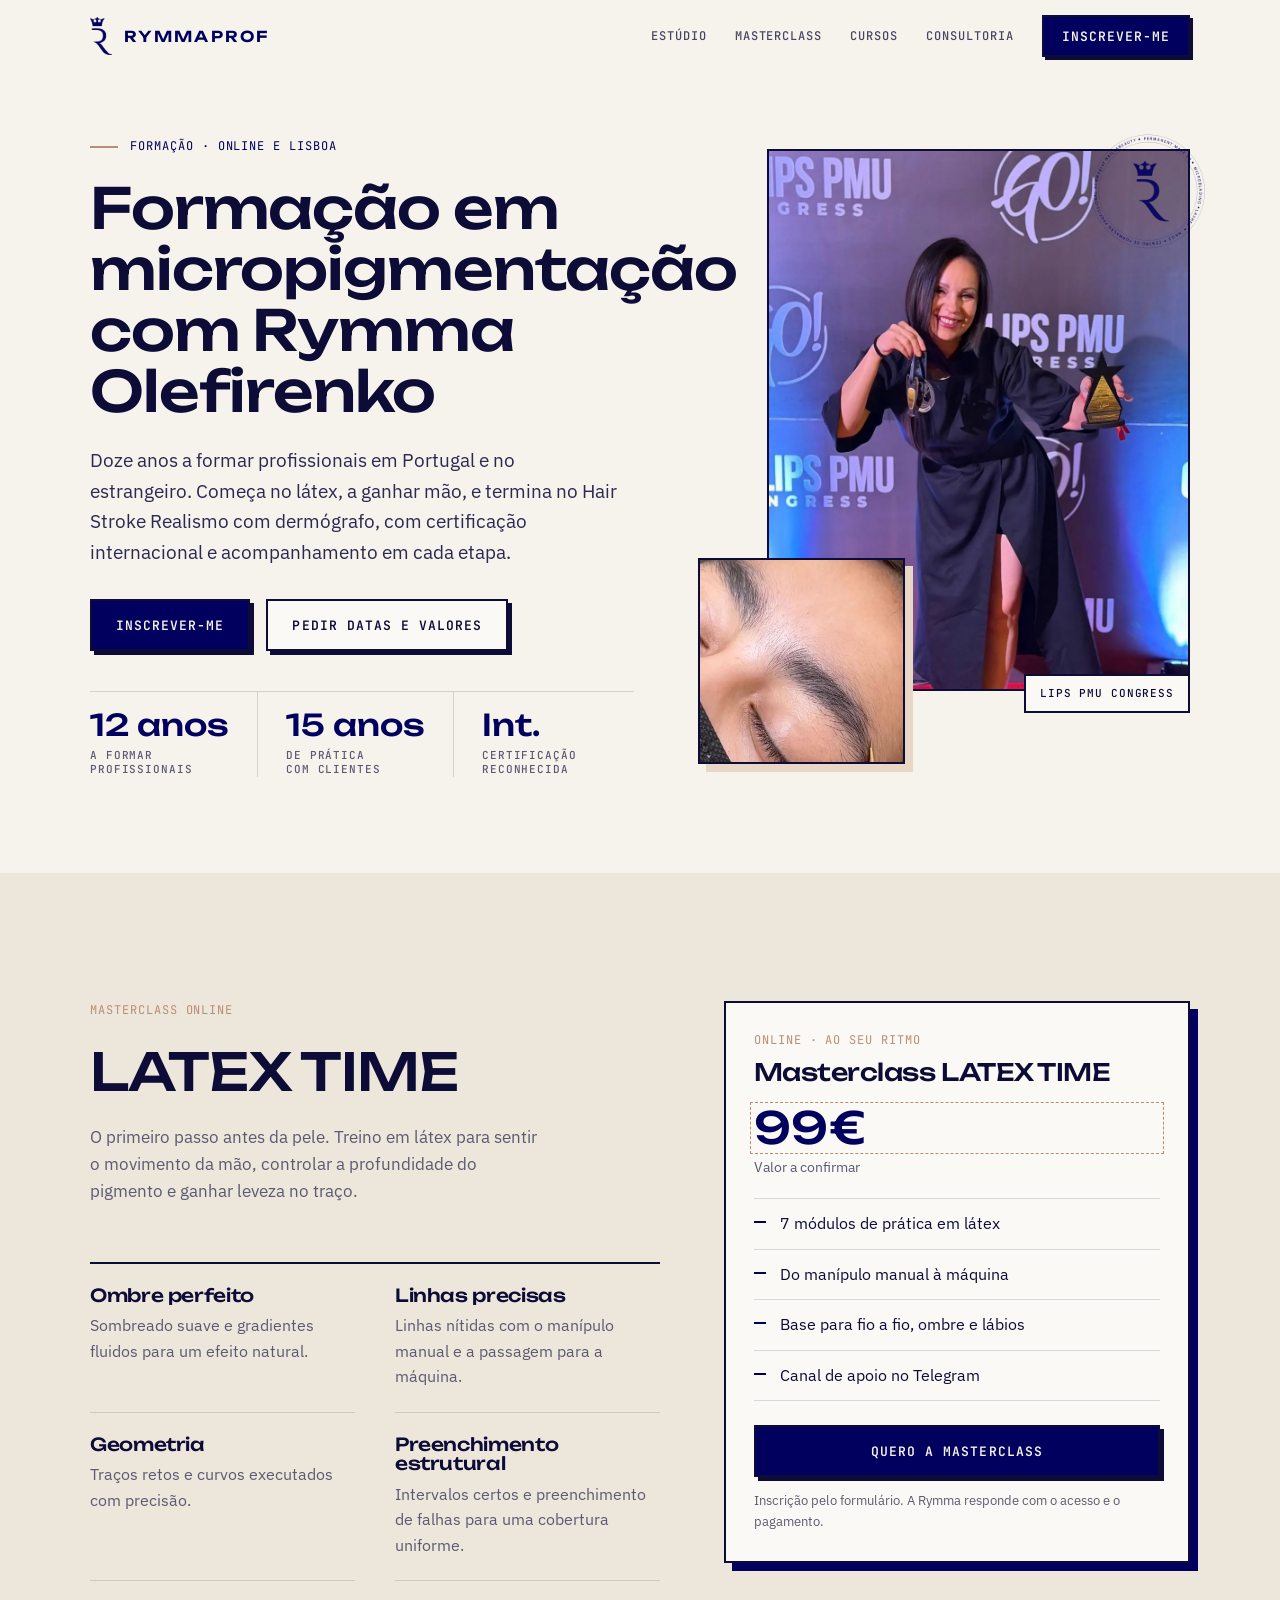
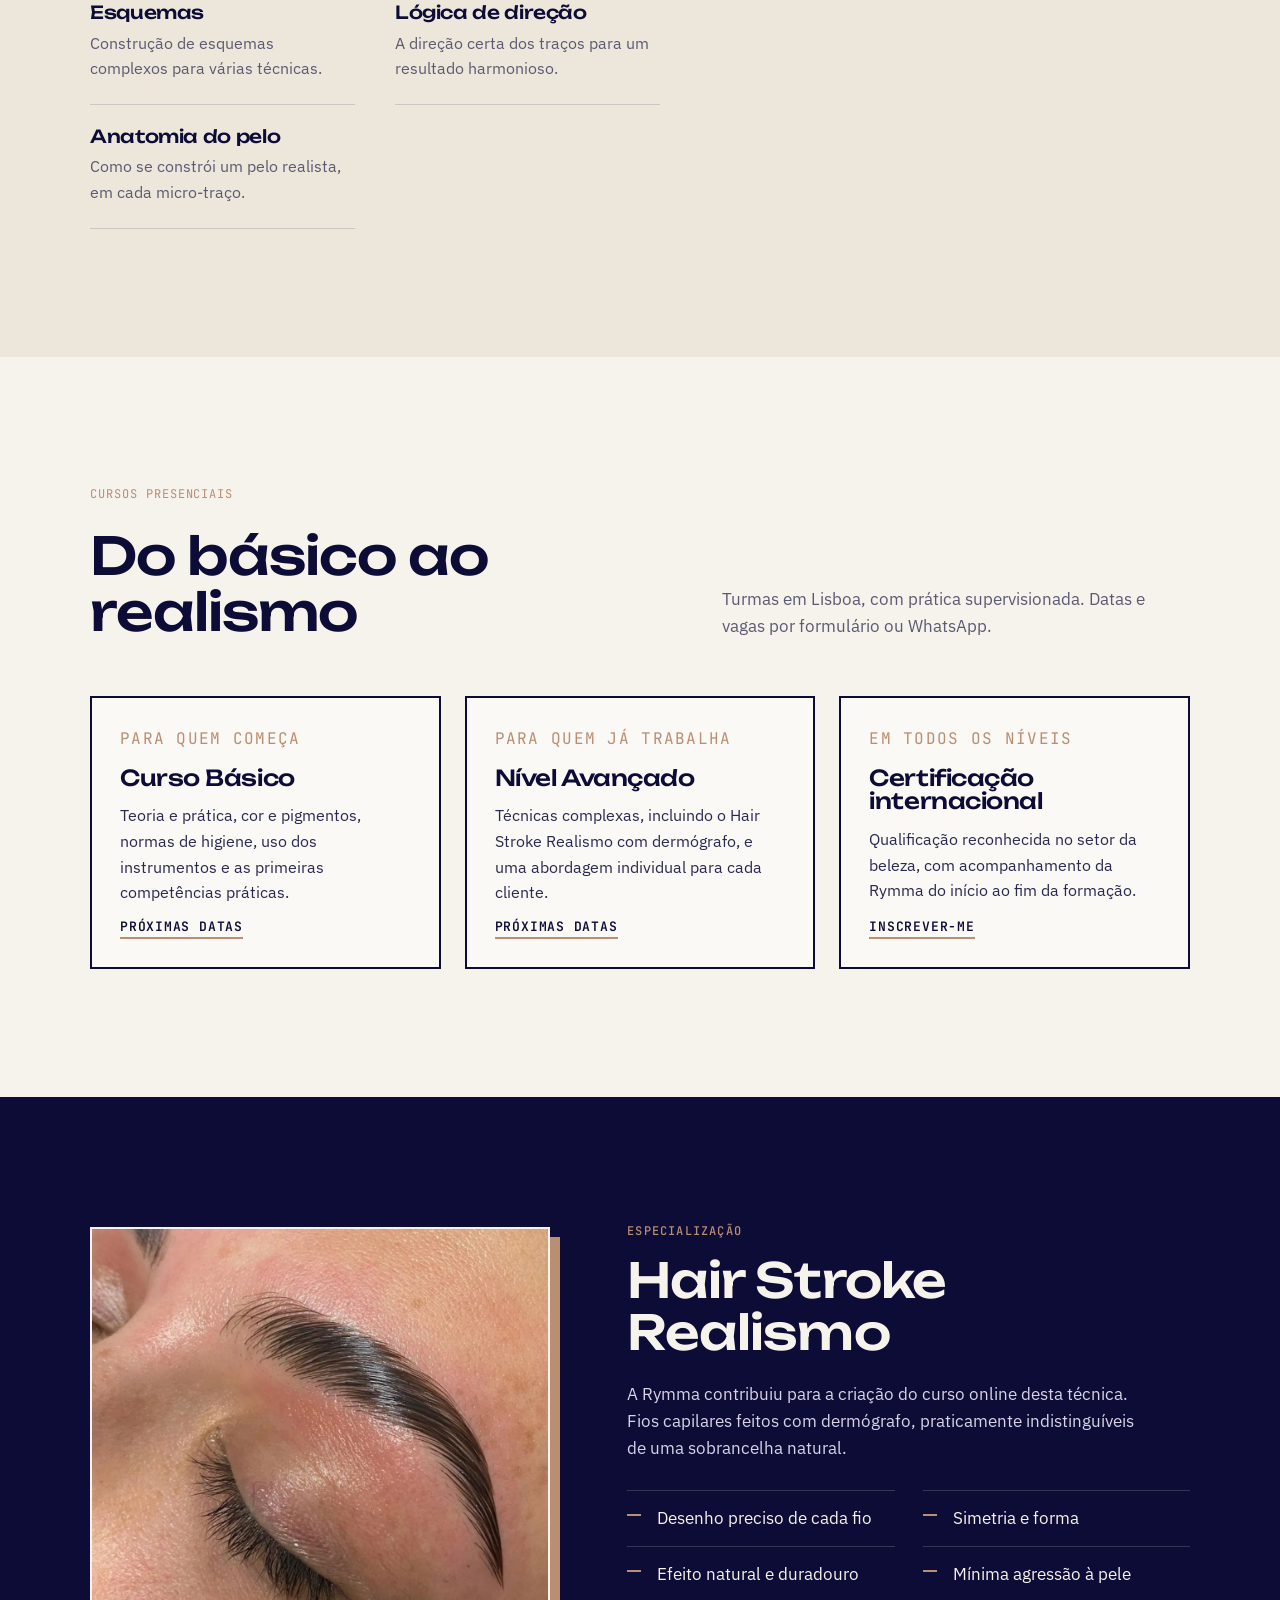
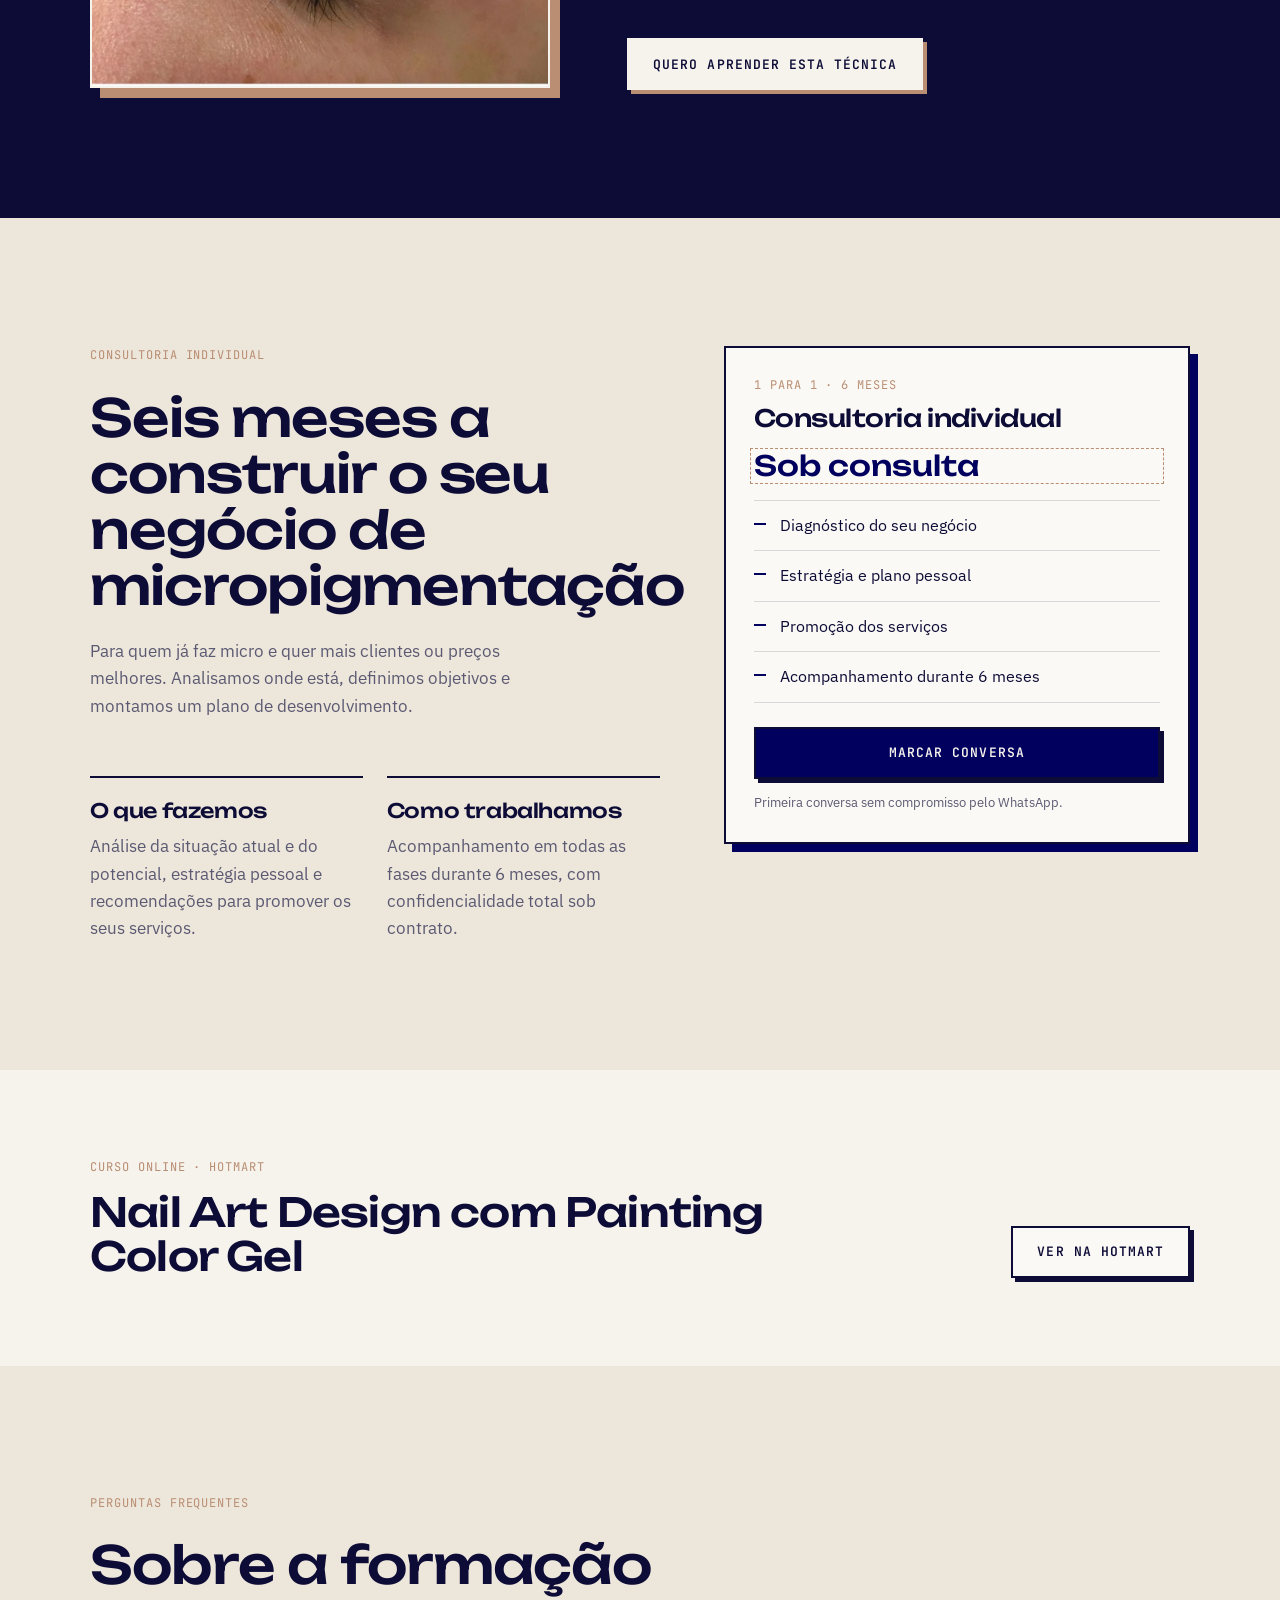
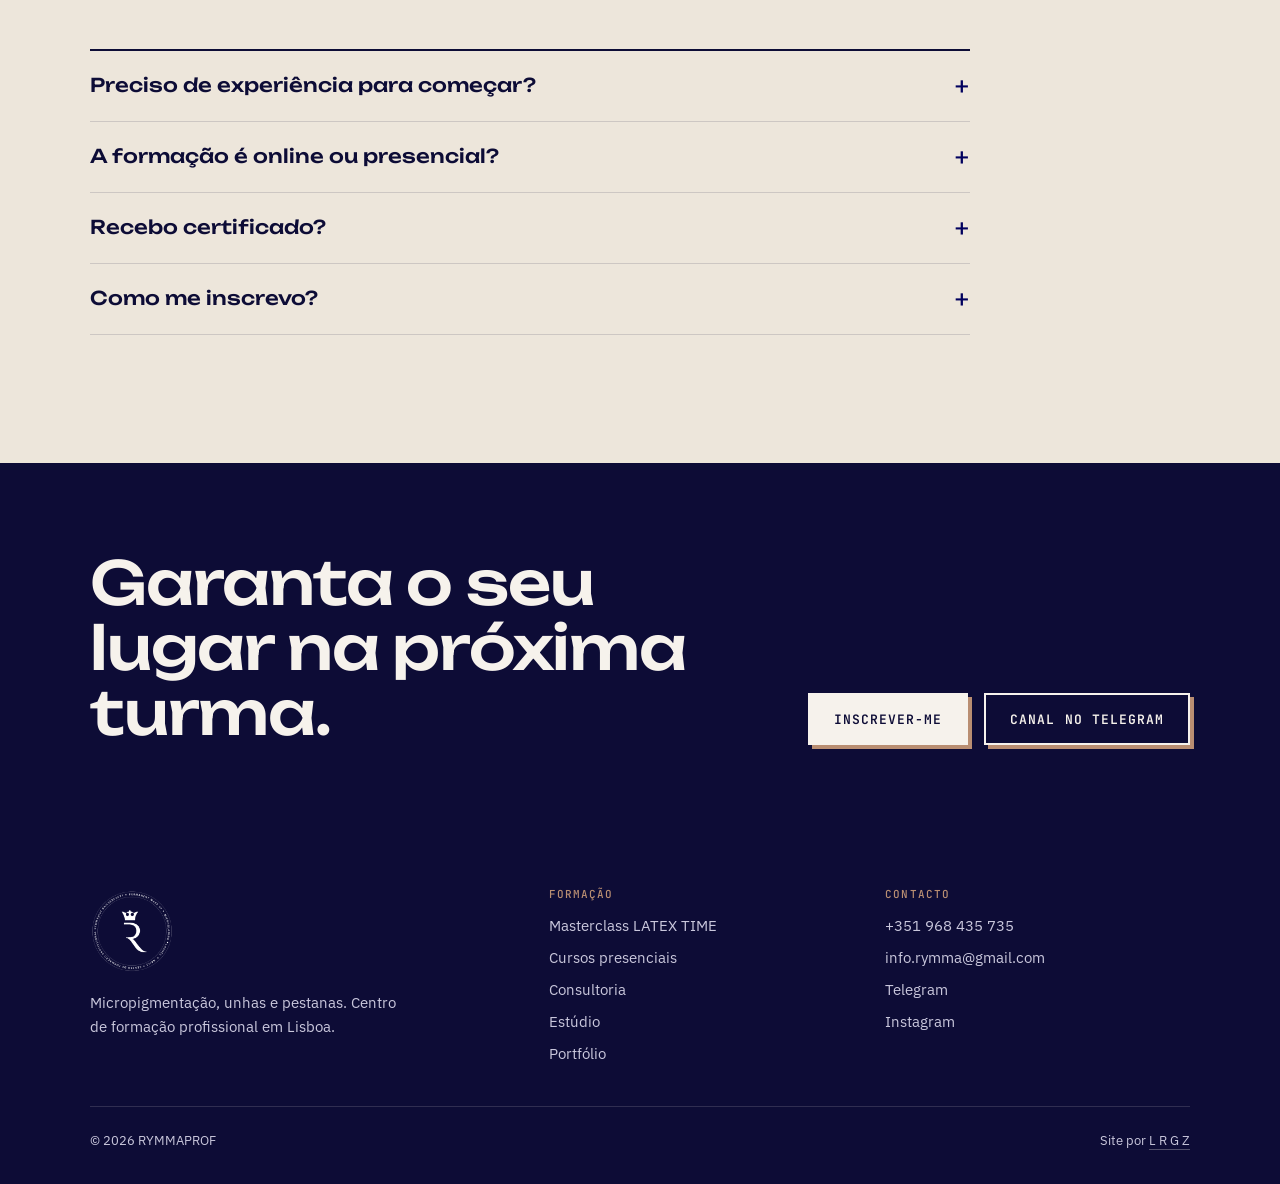
==== commit 880895ce: "Portfólio completo com galeria ampliada; corrige links do Booksy - main.js: 'const top' colidia com " ====
--- a/formacao.html
+++ b/formacao.html
@@ -15,7 +15,7 @@
 <link rel="preconnect" href="https://fonts.googleapis.com">
 <link rel="preconnect" href="https://fonts.gstatic.com" crossorigin>
 <link href="https://fonts.googleapis.com/css2?family=IBM+Plex+Sans:wght@400;500;600&family=JetBrains+Mono:wght@500;600&family=Unbounded:wght@400;500;600&display=swap" rel="stylesheet">
-<link rel="stylesheet" href="assets/css/style.css?v=1">
+<link rel="stylesheet" href="assets/css/style.css?v=2">
 </head>
 <body>
 
@@ -245,6 +245,7 @@
           <li><a href="#cursos">Cursos presenciais</a></li>
           <li><a href="#consultoria">Consultoria</a></li>
           <li><a href="./">Estúdio</a></li>
+          <li><a href="portfolio.html">Portfólio</a></li>
         </ul>
       </div>
       <div>
@@ -269,6 +270,6 @@
   <a class="btn btn--light" data-wa="Olá Rymma, tenho interesse na formação em micropigmentação." href="#">WhatsApp</a>
 </div>
 
-<script src="assets/js/main.js?v=1" defer></script>
+<script src="assets/js/main.js?v=2" defer></script>
 </body>
 </html>
--- a/assets/css/style.css
+++ b/assets/css/style.css
@@ -297,3 +297,54 @@
 .who > div{border-top:2px solid var(--ink);padding-top:22px}
 .who h3{font-size:20px;margin-bottom:12px}
 @media (max-width:700px){.who{grid-template-columns:1fr}}
+
+/* ---------- portfólio ---------- */
+.hero--pagina{padding-bottom:clamp(28px,4vw,48px)}
+.hero--pagina h1{font-size:clamp(32px,5vw,60px)}
+.hero--pagina .hero__lead{margin-bottom:0}
+.filtros{display:flex;gap:10px;flex-wrap:wrap;margin-bottom:28px}
+.filtro{display:inline-flex;align-items:center;gap:10px;min-height:44px;padding:0 16px;border:2px solid var(--ink);border-radius:0;background:var(--card);color:var(--ink);cursor:pointer;font:600 12px/1 var(--f-mono);letter-spacing:.08em;text-transform:uppercase;transition:background var(--t) var(--ease),color var(--t) var(--ease),transform var(--t) var(--ease),box-shadow var(--t) var(--ease)}
+.filtro span{font-weight:500;opacity:.55}
+.filtro:hover{transform:translate(-1px,-1px);box-shadow:3px 3px 0 var(--ink)}
+.filtro[aria-pressed="true"]{background:var(--navy);color:var(--paper);box-shadow:3px 3px 0 var(--ink)}
+.filtro:active{transform:translate(2px,2px);box-shadow:none;transition-duration:.12s}
+@media (max-width:640px){
+  .filtros{flex-wrap:nowrap;overflow-x:auto;scrollbar-width:none;margin:0 calc(var(--gut) * -1) 20px;padding:0 var(--gut) 6px}
+  .filtros::-webkit-scrollbar{display:none}
+  .filtro{flex:none}
+}
+.galeria{display:flex;flex-direction:column;gap:var(--vao,10px);min-height:60vh}
+.galeria-linha{display:flex;justify-content:flex-start}
+.foto{position:relative;flex:none;padding:0;border:0;background:var(--paper-2);cursor:zoom-in;overflow:hidden}
+.foto img{width:100%;height:100%;object-fit:cover;opacity:0;transform:scale(1.02);transition:opacity .6s var(--ease),transform .9s var(--ease)}
+.foto.pronta img{opacity:1;transform:none}
+@media (hover:hover){.foto:hover img{transform:scale(1.035)}}
+.foto:focus-visible{outline:2px solid var(--navy);outline-offset:3px}
+.port-cta{margin-top:clamp(40px,6vw,72px)}
+
+/* caixa ampliada */
+.caixa{width:100vw;height:100dvh;max-width:none;max-height:none;margin:0;padding:0;border:0;background:rgba(10,9,40,.96);color:var(--paper)}
+.caixa::backdrop{background:rgba(10,9,40,.6)}
+.caixa[open]{display:grid;grid-template-rows:auto 1fr auto}
+.caixa-topo,.caixa-rodape{display:flex;align-items:center;justify-content:space-between;gap:12px;padding:12px var(--gut);font:500 12px/1.4 var(--f-mono);letter-spacing:.08em;text-transform:uppercase}
+.caixa-rodape{padding-bottom:max(14px,env(safe-area-inset-bottom))}
+.caixa-btn{width:44px;height:44px;display:grid;place-items:center;border:1.5px solid rgba(246,242,236,.35);background:none;color:var(--paper);cursor:pointer;transition:border-color var(--t) var(--ease)}
+.caixa-btn svg{width:18px;height:18px;fill:none;stroke:currentColor;stroke-width:1.6}
+.caixa-btn:hover{border-color:var(--paper)}
+.caixa-palco{position:relative;display:grid;place-items:center;min-height:0;padding:0 var(--gut);touch-action:pan-y}
+.caixa-palco img{max-width:100%;max-height:100%;width:auto;height:auto;object-fit:contain;user-select:none;-webkit-user-drag:none;will-change:transform;transition:opacity .24s ease}
+.caixa-palco img.trocando{opacity:0}
+.caixa-nav{position:absolute;top:calc(50% - 32px);z-index:2;width:56px;height:64px;padding:0;display:grid;place-items:center;background:none;border:0;color:#fff;opacity:.4;cursor:pointer;filter:drop-shadow(0 1px 6px rgba(0,0,0,.7));transition:opacity var(--t) var(--ease)}
+.caixa-nav svg{width:30px;height:30px;fill:none;stroke:currentColor;stroke-width:1.5;stroke-linecap:round;stroke-linejoin:round}
+.caixa-nav.ant{left:0}.caixa-nav.prox{right:0}
+@media (hover:hover){.caixa-nav:hover{opacity:1}}
+.caixa-nav:focus-visible{opacity:1;outline:1.5px solid var(--paper);outline-offset:-6px}
+.caixa.uma .caixa-nav{display:none}
+.caixa-cta{color:var(--paper);text-decoration:none;border-bottom:2px solid var(--nude);padding-bottom:3px}
+@media (prefers-reduced-motion:no-preference){
+  .caixa[open]{animation:caixa-abre .24s ease-out}
+  .caixa[open] .caixa-palco img{animation:foto-abre .46s var(--ease)}
+}
+@keyframes caixa-abre{from{opacity:0}}
+@keyframes foto-abre{from{opacity:0;transform:scale(.97)}}
+@media (max-width:700px),(pointer:coarse){.caixa-palco{padding:0 4px}}
